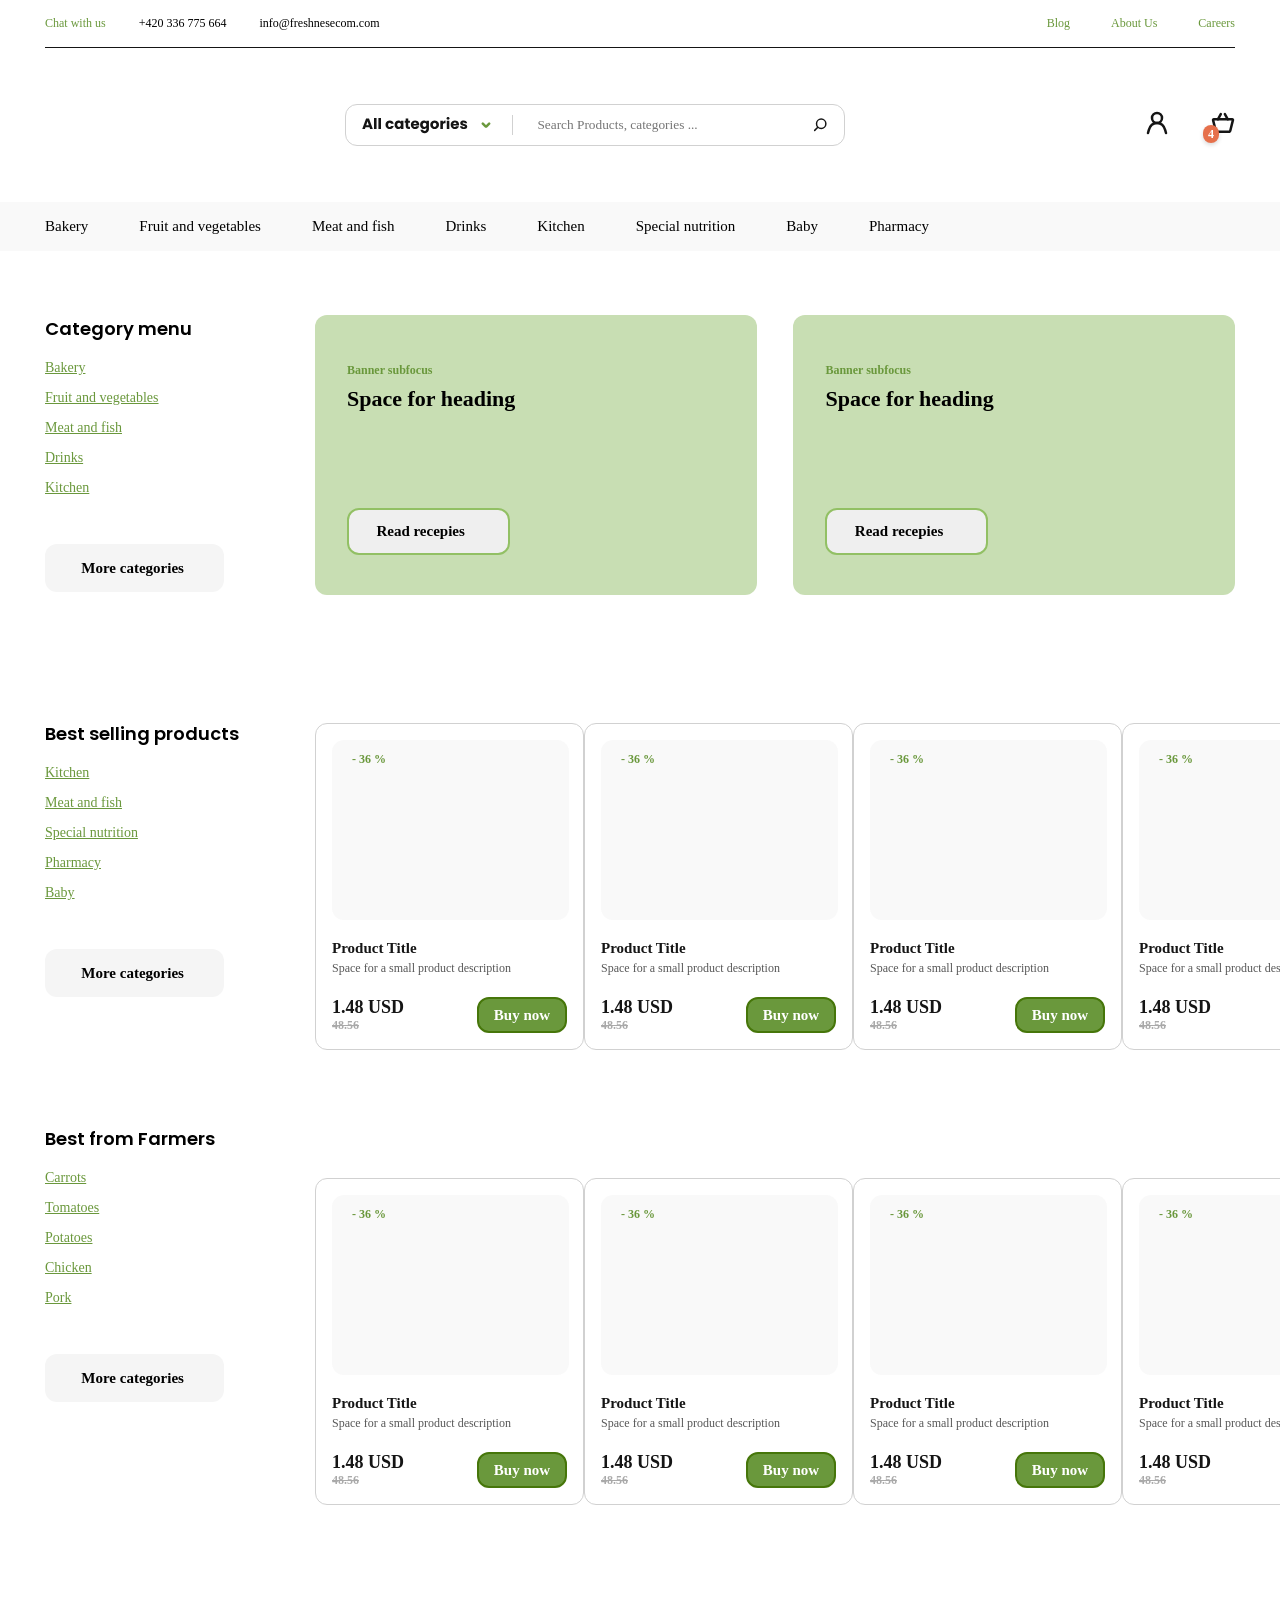
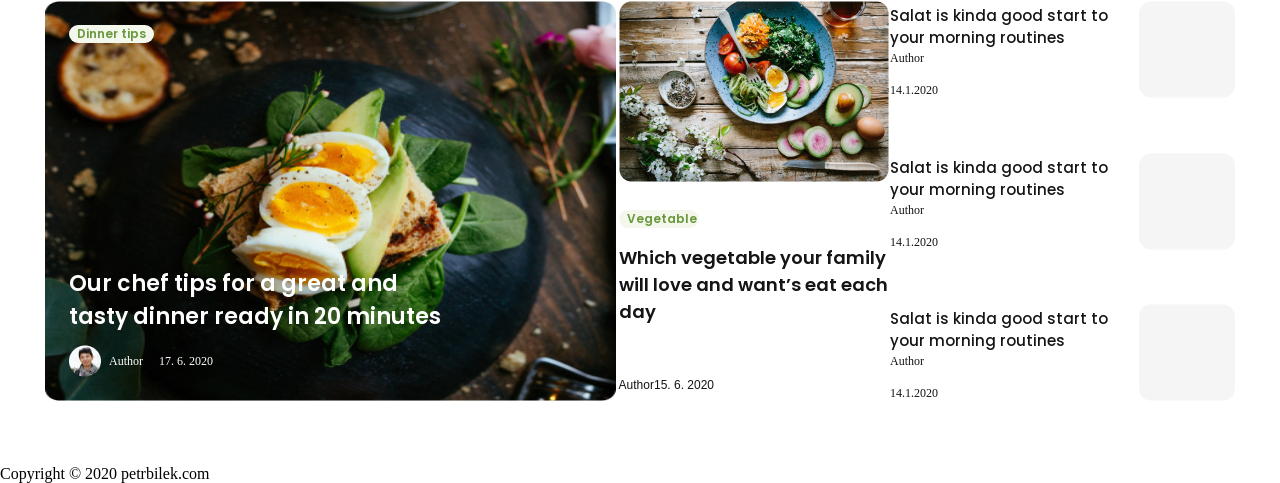
==== index.html @ de12045a "first commit" ====
<!DOCTYPE html>
<html lang="en">
<head>
    <meta charset="UTF-8">
    <meta http-equiv="X-UA-Compatible" content="IE=edge">
    <meta name="viewport" content="width=device-width, initial-scale=1.0">
    <title>Home page</title>
    <link rel="stylesheet" href="./css/index.css">
    <link
    href="https://fonts.googleapis.com/css2?family=Poppins:wght@100&display=swap"
    rel="stylesheet"
    />
    <link rel="preconnect" href="https://fonts.googleapis.com" />
    <link rel="preconnect" href="https://fonts.gstatic.com" />
    <link
        href="https://fonts.googleapis.com/css2?family=Poppins:ital,wght@0,100;0,200;1,200&display=swap"
        rel="stylesheet"
    ></link>
    <link rel="preconnect" href="https://fonts.googleapis.com" />
    <link rel="preconnect" href="https://fonts.gstatic.com" />
    <link
        href="https://fonts.googleapis.com/css2?family=Poppins:ital,wght@0,100;0,200;1,200&display=swap"
        rel="stylesheet"
    ></link>
</head>
<body>
    <header>
        <div class="h-top">
            <div class="h-info">
                <div class="h-left-infor">
                    <a href="#">Chat with us</a>
                    <p>+420 336 775 664</p>
                    <p>info@freshnesecom.com</p>
                </div>

                <div class="h-right-infor">
                    <a href="#">Blog</a>
                    <a href="#">About Us</a>
                    <a href="#">Careers</a>
                </div>
            </div>

            <div class="h-logo">
                <img src="./assets/icons" alt="">
                <div class="h-search">
                    <div class="logo-searching">
                        <img src="./assets/icons/All_categories.svg" alt="">
                        <img src="./assets/icons/down_green_arrow.svg" alt="">
                    </div>
                    <div class="h-input">
                        <input type="text" placeholder="Search Products, categories ...">
                        <img src="./assets/icons/search_icon.svg" alt="">
                    </div>
                </div>
                <div class="h-user-info">
                    <a href="./login.html">
                        <img src="./assets/icons/user_icon.svg" alt="">
                    </a>
                    <div class="h-cart">
                        <img src="./assets/icons/cart_icon.svg" alt="">
                        <p>4</p>
                    </div>
                </div>
            </div>
        </div>

        <div class="h-categories">
            <ul>
                <li><a href="#">Bakery 
                    <img src="./assets/icons/icons/down_green_arrow.svg" alt="">
                </a></li>
                <li><a href="#">Fruit and vegetables 
                    <img src="./assets/icons/icons/down_green_arrow.svg" alt="">
                </a></li>
                <li><a href="#">Meat and fish 
                    <img src="./assets/icons/icons/down_green_arrow.svg" alt="">
                </a></li>
                <li><a href="#">Drinks 
                    <img src="./assets/icons/icons/down_green_arrow.svg" alt="">
                </a></li>
                <li><a href="#">Kitchen 
                    <img src="./assets/icons/icons/down_green_arrow.svg" alt="">
                </a></li>
                <li><a href="#">Special nutrition 
                    <img src="./assets/icons/icons/down_green_arrow.svg" alt="">
                </a></li>
                <li><a href="#">Baby 
                    <img src="./assets/icons/icons/down_green_arrow.svg" alt="">
                </a></li>
                <li><a href="#">Pharmacy 
                    <img src="./assets/icons/icons/down_green_arrow.svg" alt="">
                </a></li>

            </ul>
        </div>
    </header>

    <main>
        <div class="main-categories">
            <div class="nav-category">
                <div class="nav-category-item">
                    <h2>Category menu</h2>
                    <ul>
                        <li><a href="#">Bakery</a></li>
                        <li><a href="#">Fruit and vegetables</a></li>
                        <li><a href="#">Meat and fish</a></li>
                        <li><a href="#">Drinks</a></li>
                        <li><a href="#">Kitchen</a></li>
                    </ul>
                    <button class="btn-more-category">
                        More categories 
                        <img src="./assets/icons/icons/right_black-arrow.svg" alt="">
                    </button>
                </div>

                <div class="nav-category-item">
                    <h2>Best selling products</h2>
                    <ul>
                        <li><a href="#">Kitchen</a></li>
                        <li><a href="#">Meat and fish</a></li>
                        <li><a href="#">Special nutrition</a></li>
                        <li><a href="#">Pharmacy</a></li>
                        <li><a href="#">Baby</a></li>
                    </ul>
                    <button class="btn-more-category">
                        More categories 
                        <img src="./assets/icons/icons/right_black-arrow.svg" alt="">
                    </button>
                </div>

                <div class="nav-category-item">
                    <h2>Best from Farmers</h2>
                    <ul>
                        <li><a href="#">Carrots</a></li>
                        <li><a href="#">Tomatoes</a></li>
                        <li><a href="#">Potatoes</a></li>
                        <li><a href="#">Chicken</a></li>
                        <li><a href="#">Pork</a></li>
                    </ul>
                    <button class="btn-more-category">
                        More categories 
                        <img src="./assets/icons/icons/right_black-arrow.svg" alt="">
                    </button>
                </div>
            </div>
            <div class="list-product">
                <div class="space-for-heading">
                    <div class="space-item">
                        <p>Banner subfocus</p>
                        <h2>Space for heading</h2>
                        <button>
                            Read recepies 
                            <img src="./assets/icons/icons/right_green-arrow.svg" alt="">
                        </button>
                    </div>

                    <div class="space-item">
                        <p>Banner subfocus</p>
                        <h2>Space for heading</h2>
                        <button>
                            Read recepies 
                            <img src="./assets/icons/icons/right_green-arrow.svg" alt="">
                        </button>
                    </div>
                </div>

                <div class="product-container">
                    <div class="product-item">
                        <div class="img-container">
                            <img src="./assets/images/thumb_product.png" alt="">
                            <p>- 36 %</p>
                        </div>

                        <h3>Product Title</h3>
                        <p>Space for a small product description </p>
                        <div class="price">
                            <div>
                                <p>1.48 USD</p>
                                <p>48.56</p>
                            </div>
                            <button>Buy now</button>
                        </div>
                    </div>

                    <div class="product-item">
                        <div class="img-container">
                            <img src="./assets/images/thumb_product.png" alt="">
                            <p>- 36 %</p>
                        </div>

                        <h3>Product Title</h3>
                        <p>Space for a small product description </p>
                        <div class="price">
                            <div>
                                <p>1.48 USD</p>
                                <p>48.56</p>
                            </div>
                            <button>Buy now</button>
                        </div>
                    </div>

                    <div class="product-item">
                        <div class="img-container">
                            <img src="./assets/images/thumb_product.png" alt="">
                            <p>- 36 %</p>
                        </div>

                        <h3>Product Title</h3>
                        <p>Space for a small product description </p>
                        <div class="price">
                            <div>
                                <p>1.48 USD</p>
                                <p>48.56</p>
                            </div>
                            <button>Buy now</button>
                        </div>
                    </div>

                    <div class="product-item">
                        <div class="img-container">
                            <img src="./assets/images/thumb_product.png" alt="">
                            <p>- 36 %</p>
                        </div>

                        <h3>Product Title</h3>
                        <p>Space for a small product description </p>
                        <div class="price">
                            <div>
                                <p>1.48 USD</p>
                                <p>48.56</p>
                            </div>
                            <button>Buy now</button>
                        </div>
                    </div>

                    <div class="product-item">
                        <div class="img-container">
                            <img src="./assets/images/thumb_product.png" alt="">
                            <p>- 36 %</p>
                        </div>

                        <h3>Product Title</h3>
                        <p>Space for a small product description </p>
                        <div class="price">
                            <div>
                                <p>1.48 USD</p>
                                <p>48.56</p>
                            </div>
                            <button>Buy now</button>
                        </div>
                    </div>

                    <div class="product-item">
                        <div class="img-container">
                            <img src="./assets/images/thumb_product.png" alt="">
                            <p>- 36 %</p>
                        </div>

                        <h3>Product Title</h3>
                        <p>Space for a small product description </p>
                        <div class="price">
                            <div>
                                <p>1.48 USD</p>
                                <p>48.56</p>
                            </div>
                            <button>Buy now</button>
                        </div>
                    </div>

                    <div class="product-item">
                        <div class="img-container">
                            <img src="./assets/images/thumb_product.png" alt="">
                            <p>- 36 %</p>
                        </div>

                        <h3>Product Title</h3>
                        <p>Space for a small product description </p>
                        <div class="price">
                            <div>
                                <p>1.48 USD</p>
                                <p>48.56</p>
                            </div>
                            <button>Buy now</button>
                        </div>
                    </div>

                    <div class="product-item">
                        <div class="img-container">
                            <img src="./assets/images/thumb_product.png" alt="">
                            <p>- 36 %</p>
                        </div>

                        <h3>Product Title</h3>
                        <p>Space for a small product description </p>
                        <div class="price">
                            <div>
                                <p>1.48 USD</p>
                                <p>48.56</p>
                            </div>
                            <button>Buy now</button>
                        </div>
                    </div>
                </div>
            </div>
        </div>

        <div class="readOurBlog">
            <div class="wrapperBlog">
                <div class="dinnerTips">
                    <img src="./assets/images/MainBlog.png" alt="" />
                    <button>Dinner tips</button>
                    <h2>Our chef tips for a great and tasty dinner ready in 20 minutes</h2>
                    <div>
                        <img src="./assets/images/Ellipse_3.png" alt="" />
                        <span>Author</span>
                        <span>17. 6. 2020</span>
                    </div>
                </div>
               
                <div class="vegetableBlog">
                    <img src="./assets/images/Vegetable.png" alt="" />
                    <button>Vegetable</button>
                    <h2>Which vegetable your family will love and want’s eat each day</h2>
                    <div>
                      <span>Author</span>
                      <span>15. 6. 2020</span>
                    </div>
                </div>

                <div class="list-common-blog">
                    <div>
                        <div>
                            <h3>
                                Salat is kinda good start to your morning routines
                            </h3>
                            <div>
                                <span>
                                    Author
                                </span>
                                <span>
                                    14.1.2020
                                </span>
                            </div>
                        </div>
                        <img src="./assets/images/list_blog_item.png" alt="">
                        
                    </div>

                    <div>
                        <div>
                            <h3>
                                Salat is kinda good start to your morning routines
                            </h3>
                            <div>
                                <span>
                                    Author
                                </span>
                                <span>
                                    14.1.2020
                                </span>
                            </div>
                        </div>
                        <img src="./assets/images/list_blog_item.png" alt="">
                        
                    </div>

                    <div>
                        <div>
                            <h3>
                                Salat is kinda good start to your morning routines
                            </h3>
                            <div>
                                <span>
                                    Author
                                </span>
                                <span>
                                    14.1.2020
                                </span>
                            </div>
                        </div>
                        <img src="./assets/images/list_blog_item.png" alt="">
                        
                    </div>
                </div>
            </div>
          </div>
          <p className={classes.copyright}>Copyright © 2020 petrbilek.com</p>
    </main>
</body>
</html>
---- css/index.css ----
* {
    margin: 0;
    padding: 0;
    box-sizing: border-box;
    font-family: 'Open Sans';
}

.h-top {
    padding: 0 45px;
    width: 100%;
    font-style: normal;
    font-weight: 400;
    font-size: 12px;
}

.h-top > div:first-child {
    padding: 16px 0;
}

.h-info {
    display: flex;
    height: 48px;
    justify-content: space-between;
    border-bottom: 1px solid #151515;
    padding-bottom: 16px;
}

.h-left-infor {
    display: flex;
}

.h-left-infor a {
    color: #6A983C;
    text-decoration: none;
    margin-right: 33px;
}

.h-left-infor p {
    margin-right: 33px;
}

.h-right-infor a {
    color: #6A983C;
    margin-left: 38px;
    text-decoration: none;
}

.h-logo {
    display: flex;
    justify-content: space-between;
    align-items: center;
    padding: 56px 0;
}

.h-search {
    width: 500px;
    height: 42px;
    border-radius: 12px;
    border: 1px solid #D1D1D1;
    display: flex;
    padding: 10px 16px;
}

.logo-searching {
    width: 154px;
    display: flex;
    align-items: center;
    border-right: 1px solid #D1D1D1;
}

.logo-searching img:last-child {
    margin-left: 13px;
}

.h-input {
    position: relative;
    background-color: red;
    width: 320px;
}

.h-input input {
    width: 100%;
    height: 100%;
    padding: 0 24px;
    outline: none;
    border: none;
    color: #A9A9A9;
}

.h-input img {
    position: absolute;
    right: 0;
    top: 50%;
    transform: translateY(-50%);
}

.h-user-info {
    display: flex;
}

.h-user-info a > img {
    margin-right: 42px;
}

.h-cart {
    position: relative;
}

.h-cart p {
    position: absolute;
    bottom: -4px;
    left: -8px;
    width: 16px;
    height: 18px;
    background: #E6704B;
    box-shadow: 0px 2px 4px rgba(0, 0, 0, 0.15);
    border-radius: 12px;
    color: white;
    font-weight: 600;
    text-align: center;
    line-height:18px;
}

.h-categories ul {
    display: flex;
    list-style: none;
    padding: 16px 45px;
    background-color: #F9F9F9;
}

.h-categories ul li {
    margin-right: 45px;
}

.h-categories ul li a {
    font-size: 15px;
    font-weight: 500;
    color: #000;
    text-decoration: none;
    display: flex;
    align-items: center;
}

.h-categories ul li a img {
    margin-left: 6px;
}

.main-categories {
    padding: 0 45px;
    display: flex;
}

.nav-category {
    width: 20%;
}

.nav-category-item {
    padding: 64px 0;
}

.nav-category-item h2 {
    font-weight: 600;
    font-size: 18px;
    font-family: 'Poppins';
    margin-bottom: 16px;
}

.nav-category-item ul {
    list-style: none;
    display: flex;
    flex-direction: column;
    gap: 12px;
}

.nav-category-item ul li a {
    color: #6A983C;
    font-weight: 400;
    font-size: 14px;
}

.btn-more-category {
    width: 179px;
    height: 48px;
    background-color: #F5F5F5;
    border: none;
    border-radius: 12px;
    font-weight: 700;
    font-size: 15px;
    margin-top: 48px;
}

.list-product {
    width: 80%;
    padding-left: 32px;
}

.space-for-heading {
    padding: 64px 0;
    display: flex;
    justify-content: space-between;
}

.space-item {
    width: 48%;
    height: 280px;
    background: #C8DEB3;
    border-radius: 12px;
    padding: 48px 0 28px 32px;
}

.space-item p {
    font-weight: 600;
    font-size: 12px;
    color: #6A983C;
    margin-bottom: 8px;
}

.space-item h2 {
    font-weight: 600;
    font-size: 22px;
    margin-bottom: 96px;
}

.space-item button {
    width: 163px;
    height: 47px;
    border: 2px solid #92C064;
    font-weight: 700;
    font-size: 15px;
    border-radius: 12px;
    background-color: none;
    cursor: pointer;
}

.space-item button img {
    margin-left: 12px;
}

.product-item {
    width: 269px;
    padding: 16px;
    border: 1px solid #D1D1D1;
    border-radius: 12px;
    margin: 64px 0;
}

.img-container {
    position: relative;
}

.img-container p {
    position: absolute;
    top: 12px;
    left: 20px;
    color: #6A983C;
    font-weight: 600;
    font-size: 12px;
}

.product-container {
    display: grid;
    grid-template-columns: auto auto auto auto;
    justify-content: space-between;
}

.product-item h3 {
    font-weight: 900;
    font-size: 15px;
    margin-top: 16px;
    color: #151515;
}

.product-item > p {
    color: #575757;
    margin-top: 4px;
    font-weight: 400;
    font-size: 12px;
}

.price {
    display: flex;
    justify-content: space-between;
    margin-top: 21px;
}

.price p:first-child {
    font-weight: 600;
    font-size: 18px;
    color: #151515;
    text-decoration-line: none;
}

.price p {
    color: #A9A9A9;
    text-decoration-line: line-through;
    font-weight: 600;
    font-size: 12px;
}

.price button {
    width: 90px;
    height: 36px;
    background: #6A983C;
    border: 2px solid #46760A;
    border-radius: 12px;
    color: #FFFFFF;
    font-weight: 700;
    font-size: 15px;
}

.readOurBlog {
    padding: 0 45px;
}

.readOurBlog h2 {
    margin: 69px 0 36px 0;
    font-family: 'Poppins';
    font-style: normal;
    font-weight: 600;
    font-size: 18px;
    line-height: 27px;
    color: #151515;
}

.wrapperBlog {
    display: flex;
    justify-content:space-between;
    margin-top: 32px;
    padding-bottom:64px;
}

.dinnerTips {
    position: relative;
    width: 48%;
    height: 400px;
    object-fit: contain;
}

.dinnerTips img {
    width: 100%;
    height: 100%;
}

.dinnerTips button {
    position: absolute;
    top: 24px;
    left: 24px;
    background: #F4F8EC;
    border-radius: 12px;
    font-family: 'Poppins';
    font-style: normal;
    font-weight: 600;
    font-size: 12px;
    line-height: 18px;
    color: #6A983C;
    border: none;
    padding: 0 8px;
    cursor: pointer;
    outline: none;
}

.dinnerTips h2 {
    position: absolute;
    bottom: 32px;
    left: 24px;
    font-family: 'Poppins';
    font-style: normal;
    font-weight: 600;
    font-size: 22px;
    line-height: 33px;
    color: #fff;
    width: 380px;
    height: 66px;
}

.dinnerTips div {
    position: absolute;
    bottom: 24px;
    left: 24px;
    display: flex;
    align-items: center;
}

.dinnerTips div img {
    width: 32px;
    height: 32px;
    margin-right: 8px;
    object-fit: contain;
}

.dinnerTips div span {
    font-family: 'Open Sans';
    font-style: normal;
    font-weight: normal;
    font-size: 12px;
    line-height: 16px;
    color: #fff;
    margin-right: 16px;
}

.vegetableBlog {
    max-width: 269px;
}
.vegetableBlog button {
    margin: 24px 0 8px 0;
    font-family: 'Poppins';
    font-style: normal;
    font-weight: 600;
    font-size: 12px;
    line-height: 18px;
    color: #6A983C;
    width: 80px;
    height: 18px;
    background: #F4F8EC;
    border-radius: 12px;
    border: none;
    padding: 0 8px;
    cursor: pointer;
}

.vegetableBlog h2 {
    font-size: 'Poppins';
    font-style: normal;
    font-weight: 600;
    font-size: 18px;
    line-height: 27px;
    color: #151515;
    margin-top: 8px;
}

.vegetableBlog div {
    display: flex;
    align-items: center;
    margin-top: 16px;
}

.vegetableBlog div span {
    margin-top: 16px;
    font-family: 'Open Sans', sans-serif;
    font-style: normal;
    font-weight: normal;
    font-size: 12px;
    line-height: 16px;
    color: #151515;
}

.list-common-blog {
    display: flex;
    flex-direction: column;
    justify-content: space-between;
}

.list-common-blog > div {
    display: flex;
    justify-content: space-between;
}

.list-common-blog > div div {
    width: 249px;
    display: flex;
    flex-direction: column;
    justify-content: space-between;
}

.list-common-blog > div > div h3 {
    font-family: 'Poppins';
    font-style: normal;
    font-weight: 500;
    font-size: 15px;
    line-height: 22px;
    color: #151515;
    margin-top: 4px;
}

.list-common-blog > div > div div {
    font-family: 'Open Sans';
    font-style: normal;
    font-weight: 400;
    font-size: 12px;
    line-height: 16px;

    /* C1/A */

    color: #151515;
    display: flex;
    gap: 16px;
}


@media screen and (max-width: 728px) {
    .dinnerTips {
        display: none;
    }
    .vegetableBlog {
        display: none;
    }
}

@media screen and (min-width: 729px) and (max-width: 924px) {
    .dinnerTips {
        display: block;
        width: 100%;
    }
    .vegetableBlog {
        display: block;
    }
}

@media screen and (min-width: 925px) and (max-width: 1279px) {
    .vegetableBlog {
        display: none;
    }
}
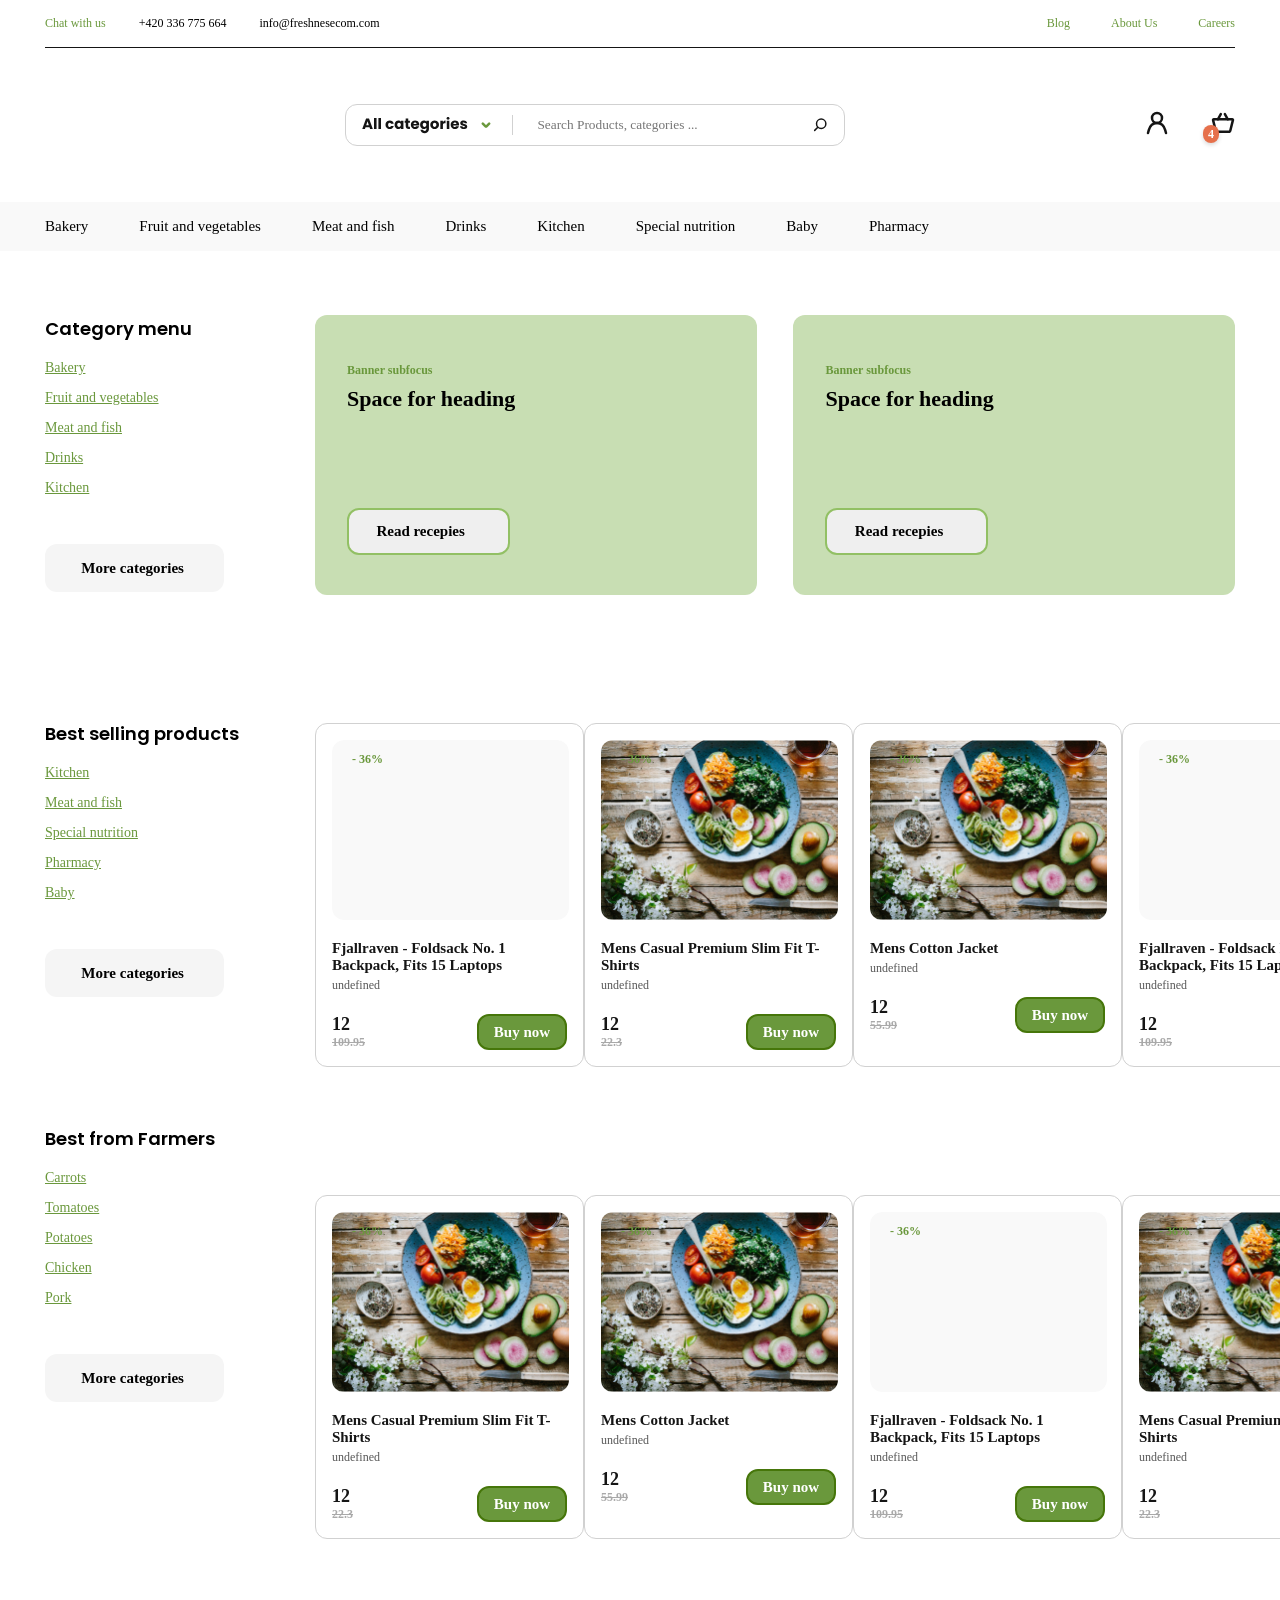
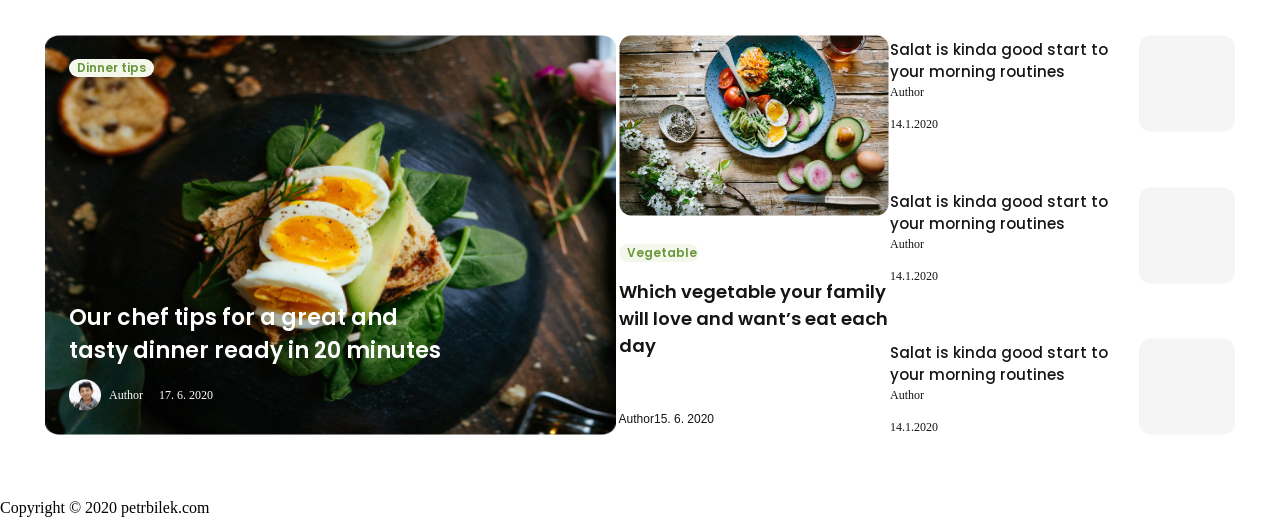
==== commit 84f60a70: "BTVN_Buoi_12" ====
--- a/index.html
+++ b/index.html
@@ -165,141 +165,7 @@
                 </div>
 
                 <div class="product-container">
-                    <div class="product-item">
-                        <div class="img-container">
-                            <img src="./assets/images/thumb_product.png" alt="">
-                            <p>- 36 %</p>
-                        </div>
-
-                        <h3>Product Title</h3>
-                        <p>Space for a small product description </p>
-                        <div class="price">
-                            <div>
-                                <p>1.48 USD</p>
-                                <p>48.56</p>
-                            </div>
-                            <button>Buy now</button>
-                        </div>
-                    </div>
-
-                    <div class="product-item">
-                        <div class="img-container">
-                            <img src="./assets/images/thumb_product.png" alt="">
-                            <p>- 36 %</p>
-                        </div>
-
-                        <h3>Product Title</h3>
-                        <p>Space for a small product description </p>
-                        <div class="price">
-                            <div>
-                                <p>1.48 USD</p>
-                                <p>48.56</p>
-                            </div>
-                            <button>Buy now</button>
-                        </div>
-                    </div>
-
-                    <div class="product-item">
-                        <div class="img-container">
-                            <img src="./assets/images/thumb_product.png" alt="">
-                            <p>- 36 %</p>
-                        </div>
-
-                        <h3>Product Title</h3>
-                        <p>Space for a small product description </p>
-                        <div class="price">
-                            <div>
-                                <p>1.48 USD</p>
-                                <p>48.56</p>
-                            </div>
-                            <button>Buy now</button>
-                        </div>
-                    </div>
-
-                    <div class="product-item">
-                        <div class="img-container">
-                            <img src="./assets/images/thumb_product.png" alt="">
-                            <p>- 36 %</p>
-                        </div>
-
-                        <h3>Product Title</h3>
-                        <p>Space for a small product description </p>
-                        <div class="price">
-                            <div>
-                                <p>1.48 USD</p>
-                                <p>48.56</p>
-                            </div>
-                            <button>Buy now</button>
-                        </div>
-                    </div>
-
-                    <div class="product-item">
-                        <div class="img-container">
-                            <img src="./assets/images/thumb_product.png" alt="">
-                            <p>- 36 %</p>
-                        </div>
-
-                        <h3>Product Title</h3>
-                        <p>Space for a small product description </p>
-                        <div class="price">
-                            <div>
-                                <p>1.48 USD</p>
-                                <p>48.56</p>
-                            </div>
-                            <button>Buy now</button>
-                        </div>
-                    </div>
-
-                    <div class="product-item">
-                        <div class="img-container">
-                            <img src="./assets/images/thumb_product.png" alt="">
-                            <p>- 36 %</p>
-                        </div>
-
-                        <h3>Product Title</h3>
-                        <p>Space for a small product description </p>
-                        <div class="price">
-                            <div>
-                                <p>1.48 USD</p>
-                                <p>48.56</p>
-                            </div>
-                            <button>Buy now</button>
-                        </div>
-                    </div>
-
-                    <div class="product-item">
-                        <div class="img-container">
-                            <img src="./assets/images/thumb_product.png" alt="">
-                            <p>- 36 %</p>
-                        </div>
-
-                        <h3>Product Title</h3>
-                        <p>Space for a small product description </p>
-                        <div class="price">
-                            <div>
-                                <p>1.48 USD</p>
-                                <p>48.56</p>
-                            </div>
-                            <button>Buy now</button>
-                        </div>
-                    </div>
-
-                    <div class="product-item">
-                        <div class="img-container">
-                            <img src="./assets/images/thumb_product.png" alt="">
-                            <p>- 36 %</p>
-                        </div>
-
-                        <h3>Product Title</h3>
-                        <p>Space for a small product description </p>
-                        <div class="price">
-                            <div>
-                                <p>1.48 USD</p>
-                                <p>48.56</p>
-                            </div>
-                            <button>Buy now</button>
-                        </div>
-                    </div>
+                   
                 </div>
             </div>
         </div>
@@ -385,6 +251,7 @@
             </div>
           </div>
           <p className={classes.copyright}>Copyright © 2020 petrbilek.com</p>
+          <script src="./index.js"></script>
     </main>
 </body>
 </html>
--- a/css/index.css
+++ b/css/index.css
@@ -248,6 +248,13 @@
     position: relative;
 }
 
+.img-container img {
+    width: 237px;
+    height: 180px;
+    object-fit: cover;
+    border-radius: 12px;
+}
+
 .img-container p {
     position: absolute;
     top: 12px;
